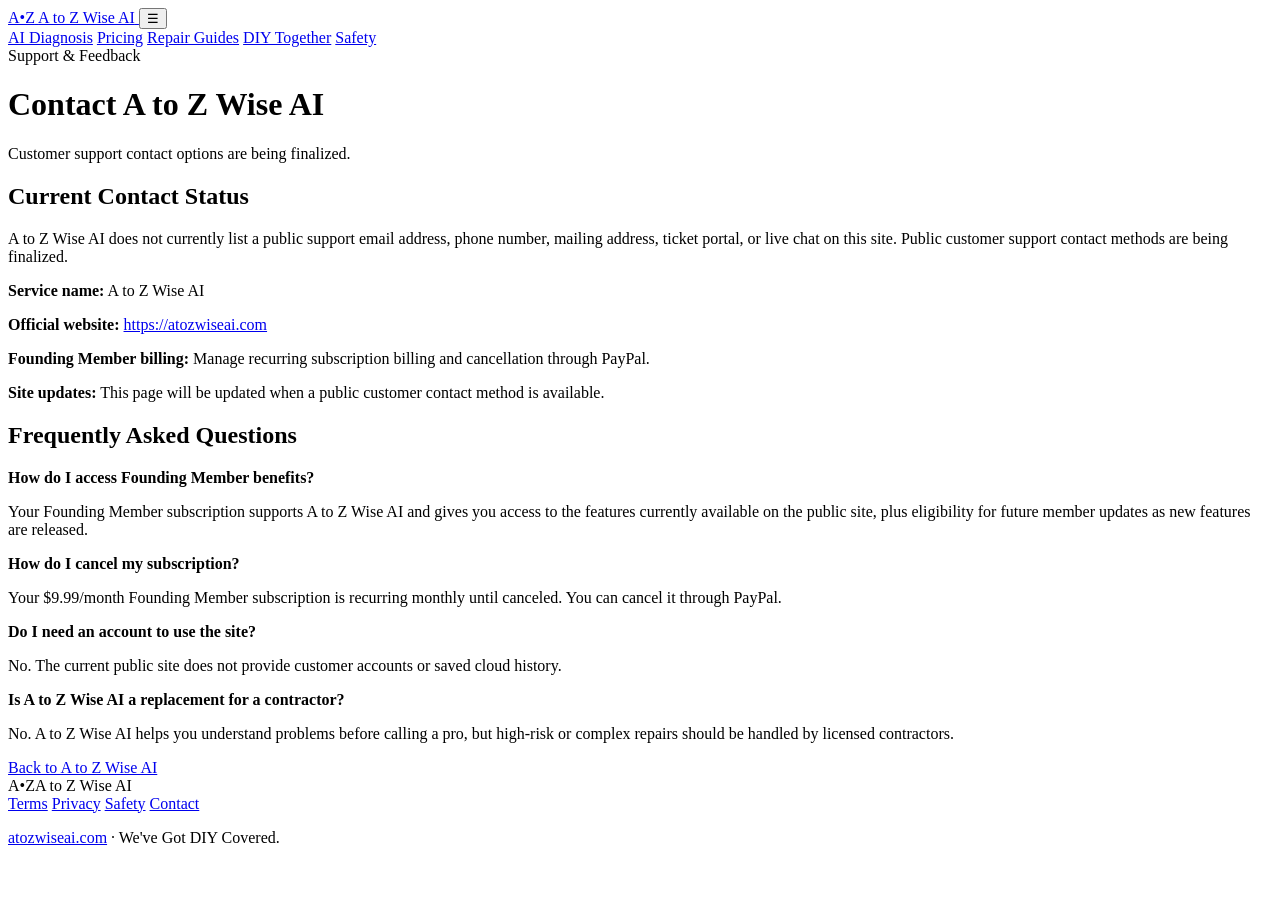
==== contact.html @ 90f82579 "Apply launch-readiness fixes Co-authored-by: AC7596 <315341438+AC7596@users.noreply.github.com>" ====
<!doctype html>
<html lang="en">
<head>
  <meta charset="utf-8" />
  <meta name="viewport" content="width=device-width, initial-scale=1" />
  <meta name="description" content="Contact information and support details for A to Z Wise AI." />
  <title>Contact A to Z Wise AI</title>
  <link rel="canonical" href="https://atozwiseai.com/contact.html" />
  <meta property="og:type" content="website" />
  <meta property="og:site_name" content="A to Z Wise AI" />
  <meta property="og:title" content="Contact A to Z Wise AI" />
  <meta property="og:description" content="Contact information and support details for A to Z Wise AI." />
  <meta property="og:url" content="https://atozwiseai.com/contact.html" />
  <link rel="stylesheet" href="styles.css" />
</head>
<body>
  <header class="site-header">
    <div class="container nav">
      <a class="brand" href="index.html" aria-label="A to Z Wise AI home">
        <span class="brand-mark">A•Z</span>
        <span>A to Z Wise AI</span>
      </a>
      <button class="menu-btn" id="menuBtn" aria-label="Open menu" aria-expanded="false">☰</button>
      <nav id="navLinks" class="nav-links">
        <a href="index.html#diagnosis">AI Diagnosis</a>
        <a href="index.html#pricing">Pricing</a>
        <a href="index.html#guides">Repair Guides</a>
        <a href="index.html#kids">DIY Together</a>
        <a href="safety.html">Safety</a>
      </nav>
    </div>
  </header>

  <main class="container page-content">
    <div class="legal-card">
      <div class="eyebrow">Support &amp; Feedback</div>
      <h1>Contact A to Z Wise AI</h1>
      <p class="last-updated">Customer support contact options are being finalized.</p>

      <section class="legal-section">
        <h2>Current Contact Status</h2>
        <p>
          A to Z Wise AI does not currently list a public support email address, phone number, mailing address, ticket portal, or live chat on this site.
          Public customer support contact methods are being finalized.
        </p>
        <div class="contact-box">
          <p><strong>Service name:</strong> A to Z Wise AI</p>
          <p><strong>Official website:</strong> <a href="https://atozwiseai.com">https://atozwiseai.com</a></p>
          <p><strong>Founding Member billing:</strong> Manage recurring subscription billing and cancellation through PayPal.</p>
          <p><strong>Site updates:</strong> This page will be updated when a public customer contact method is available.</p>
        </div>
      </section>

      <section class="legal-section">
        <h2>Frequently Asked Questions</h2>
        <div class="faq-list">
          <div class="faq-item">
            <strong>How do I access Founding Member benefits?</strong>
            <p>Your Founding Member subscription supports A to Z Wise AI and gives you access to the features currently available on the public site, plus eligibility for future member updates as new features are released.</p>
          </div>
          <div class="faq-item">
            <strong>How do I cancel my subscription?</strong>
            <p>Your $9.99/month Founding Member subscription is recurring monthly until canceled. You can cancel it through PayPal.</p>
          </div>
          <div class="faq-item">
            <strong>Do I need an account to use the site?</strong>
            <p>No. The current public site does not provide customer accounts or saved cloud history.</p>
          </div>
          <div class="faq-item">
            <strong>Is A to Z Wise AI a replacement for a contractor?</strong>
            <p>No. A to Z Wise AI helps you understand problems before calling a pro, but high-risk or complex repairs should be handled by licensed contractors.</p>
          </div>
        </div>
      </section>

      <div class="page-actions">
        <a href="index.html" class="btn primary">Back to A to Z Wise AI</a>
      </div>
    </div>
  </main>

  <footer>
    <div class="container footer-row">
      <div class="brand"><span class="brand-mark">A•Z</span><span>A to Z Wise AI</span></div>
      <div class="footer-links">
        <a href="terms.html">Terms</a>
        <a href="privacy.html">Privacy</a>
        <a href="safety.html">Safety</a>
        <a href="contact.html">Contact</a>
      </div>
      <p><a href="https://atozwiseai.com">atozwiseai.com</a> · We've Got DIY Covered.</p>
    </div>
  </footer>

  <script type="module" src="js/main.js"></script>
</body>
</html>
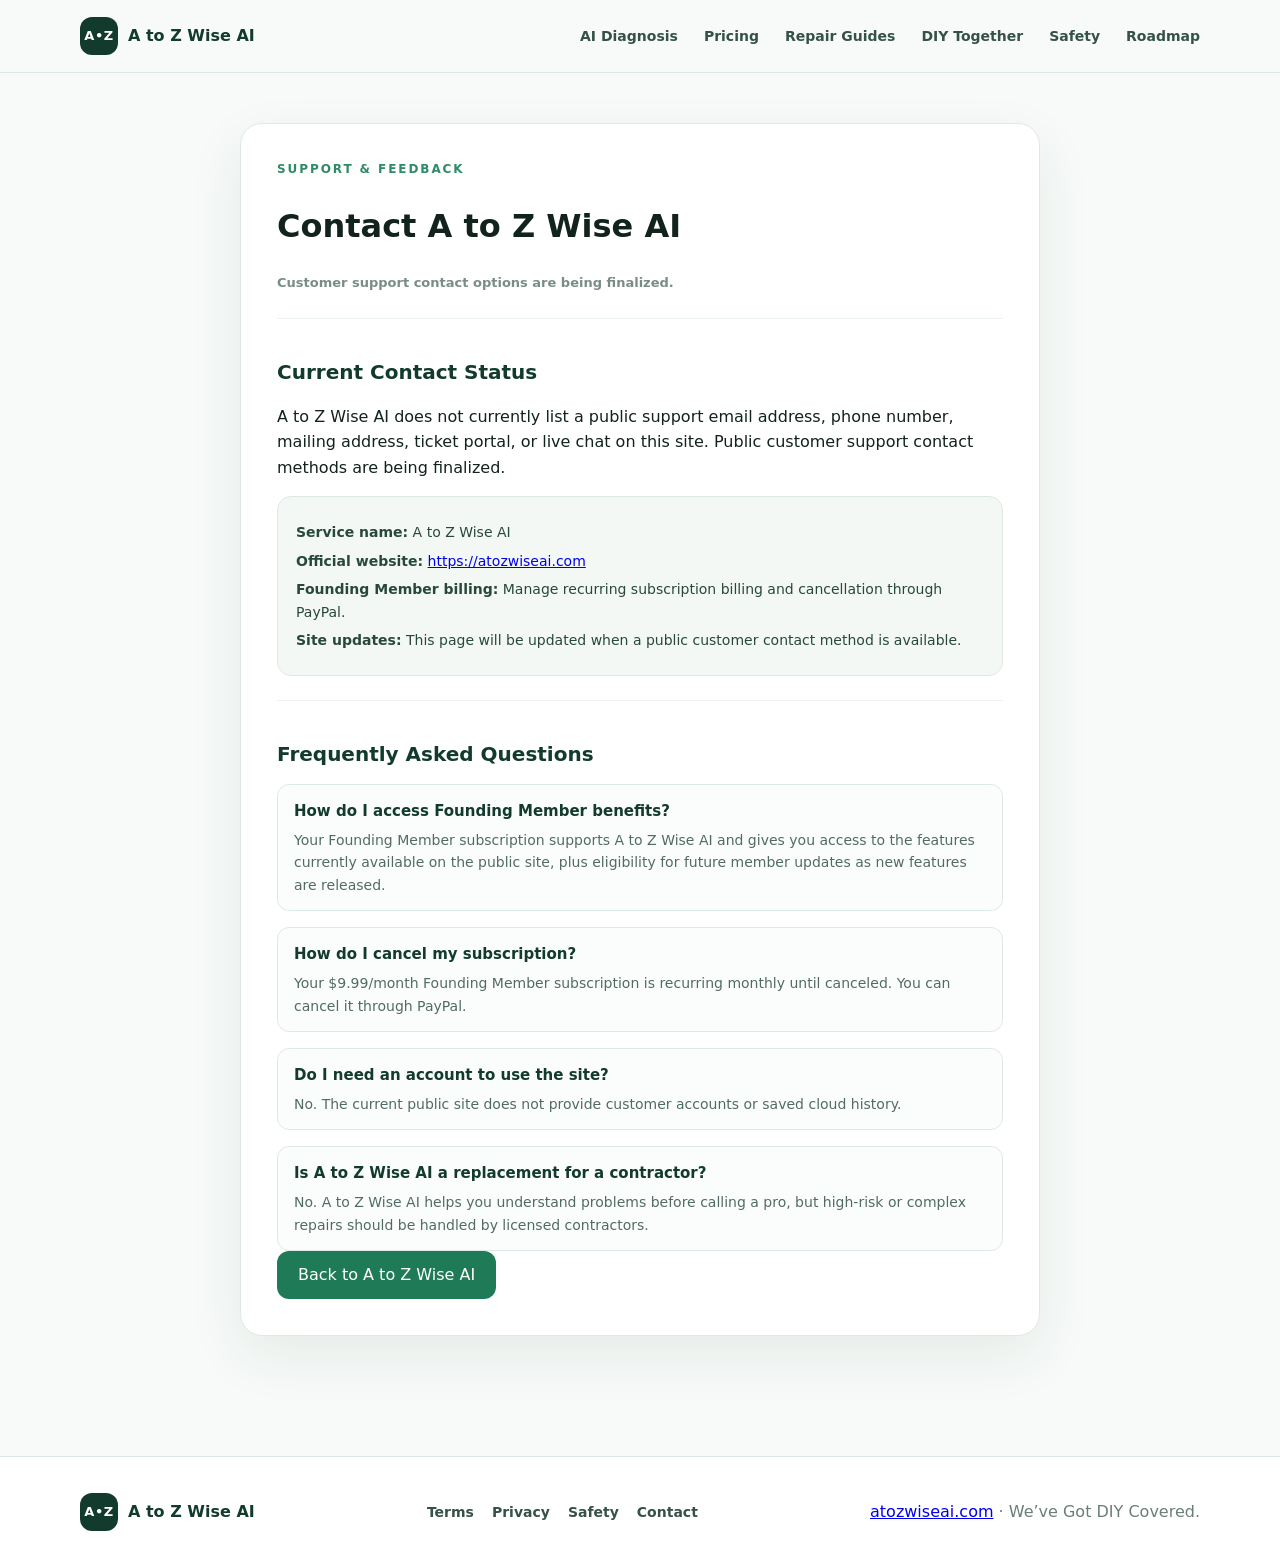
==== commit f0fd6804: "Finish launch-readiness updates Co-authored-by: AC7596 <315341438+AC7596@users.noreply.github.com>" ====
--- a/contact.html
+++ b/contact.html
@@ -3,6 +3,7 @@
 <head>
   <meta charset="utf-8" />
   <meta name="viewport" content="width=device-width, initial-scale=1" />
+  <meta name="robots" content="index,follow" />
   <meta name="description" content="Contact information and support details for A to Z Wise AI." />
   <title>Contact A to Z Wise AI</title>
   <link rel="canonical" href="https://atozwiseai.com/contact.html" />
@@ -27,6 +28,7 @@
         <a href="index.html#guides">Repair Guides</a>
         <a href="index.html#kids">DIY Together</a>
         <a href="safety.html">Safety</a>
+        <a href="index.html#roadmap">Roadmap</a>
       </nav>
     </div>
   </header>
@@ -88,7 +90,7 @@
         <a href="safety.html">Safety</a>
         <a href="contact.html">Contact</a>
       </div>
-      <p><a href="https://atozwiseai.com">atozwiseai.com</a> · We've Got DIY Covered.</p>
+      <p><a href="https://atozwiseai.com">atozwiseai.com</a> · We’ve Got DIY Covered.</p>
     </div>
   </footer>
 
--- a/styles.css
+++ b/styles.css
@@ -0,0 +1,203 @@
+*{box-sizing:border-box;overflow-wrap:break-word}html{scroll-behavior:smooth}body{margin:0;font-family:Inter,ui-sans-serif,system-ui,-apple-system,BlinkMacSystemFont,"Segoe UI",sans-serif;color:#12221d;background:#f7faf8;line-height:1.6}.container{width:min(1120px,calc(100% - 36px));margin:auto}.site-header{position:sticky;top:0;z-index:10;background:rgba(247,250,248,.94);backdrop-filter:blur(12px);border-bottom:1px solid #dfe9e4}.nav{min-height:72px;display:flex;align-items:center;justify-content:space-between}.brand{display:flex;align-items:center;gap:10px;color:#123b2e;text-decoration:none;font-weight:800}.brand-mark{display:inline-grid;place-items:center;width:38px;height:38px;border-radius:12px;background:#123b2e;color:white;font-size:13px;letter-spacing:.5px}.nav-links{display:flex;gap:26px}.nav-links a{color:#365247;text-decoration:none;font-weight:650;font-size:14px}.menu-btn{display:none;border:0;background:none;font-size:28px}.hero{padding:92px 0 70px;background:radial-gradient(circle at 80% 20%,#d8f3e4 0,transparent 35%),linear-gradient(180deg,#f7faf8,#eef6f2)}.hero-grid{display:grid;grid-template-columns:1.15fr .85fr;gap:64px;align-items:center}.eyebrow{text-transform:uppercase;letter-spacing:.16em;font-size:12px;font-weight:800;color:#2f8b66;margin-bottom:12px}.hero h1,.section h2,.cta h2{line-height:1.07;margin:0;color:#102d24}.hero h1{font-size:clamp(44px,6vw,76px);letter-spacing:-.04em;max-width:780px}.hero h1 span{color:#2f8b66}.hero-copy{font-size:19px;color:#526b62;max-width:700px;margin:24px 0 30px}.hero-actions{display:flex;gap:12px;flex-wrap:wrap}.btn{display:inline-flex;justify-content:center;align-items:center;min-height:48px;padding:0 20px;border-radius:12px;text-decoration:none;font-weight:800;border:1px solid transparent;cursor:pointer;font:inherit}.primary{background:#1f7a58;color:white}.primary:hover{background:#175f45}.secondary{border-color:#b9cdc4;color:#173d30;background:white}.full{width:100%}.trust-row{display:flex;gap:20px;flex-wrap:wrap;margin-top:26px;font-size:13px;color:#5f746b}.hero-card,.diagnosis-card,.result-card,.guide-card,.fixy-card,.safety-box{background:white;border:1px solid #dfe9e4;box-shadow:0 20px 55px rgba(26,69,54,.08)}.hero-card{border-radius:26px;padding:30px}.status-pill,.tag{display:inline-block;border-radius:999px;background:#e4f5ec;color:#1f6a4d;padding:6px 10px;font-size:12px;font-weight:800}.hero-card h2{font-size:28px;margin:18px 0 6px}.hero-card p{margin:0;color:#667b72}.fake-input{margin:22px 0;padding:16px;border:1px solid #ccdcd5;border-radius:14px;color:#496057;background:#fbfdfc}.mini-result{display:grid;gap:8px;padding:18px;border-radius:16px;background:#f0f7f4;margin-bottom:16px}.mini-result span{font-size:14px;color:#496057}.hero-card small{color:#7a8d85}.section{padding:86px 0}.section.alt{background:#edf5f1}.section-heading{max-width:720px;margin-bottom:36px}.section h2,.cta h2{font-size:clamp(34px,5vw,52px);letter-spacing:-.03em}.section-heading p,.kids p{color:#60756c;font-size:18px}.diagnosis-layout{display:grid;grid-template-columns:1fr 1fr;gap:24px}.diagnosis-card,.result-card{border-radius:22px;padding:26px}.diagnosis-card{display:grid;gap:10px}.diagnosis-card label{font-weight:800;color:#28483d}.diagnosis-card select,.diagnosis-card textarea{width:100%;border:1px solid #cbdad4;border-radius:12px;background:#fbfdfc;padding:14px;font:inherit;color:#1a3028}.upload-box{margin:6px 0 10px;border:1px dashed #9ebdb0!important;border-radius:14px;padding:16px;display:flex;gap:12px;align-items:center;cursor:pointer}.upload-box small{display:block;color:#6e827a;font-weight:500}.upload-icon{width:36px;height:36px;display:grid;place-items:center;border-radius:10px;background:#eaf6f0;color:#1f7a58;font-size:24px}.result-top{display:flex;gap:14px;align-items:center}.result-icon{font-size:34px}.result-card h3{margin:0;font-size:25px}.result-card>p{color:#5f746b;margin:28px 0}.result-grid{display:grid;grid-template-columns:repeat(3,1fr);gap:10px}.result-grid div{background:#f3f8f5;border-radius:12px;padding:14px}.result-grid span,.result-grid strong{display:block}.result-grid span{font-size:12px;color:#778a82}.result-grid strong{font-size:14px;margin-top:4px}.cards{display:grid;grid-template-columns:repeat(3,1fr);gap:18px}.guide-card{border-radius:20px;padding:24px}.guide-icon{font-size:32px;margin-bottom:16px}.guide-card h3{font-size:22px;margin:12px 0 8px}.guide-card p{color:#657970}.guide-meta{display:flex;justify-content:space-between;border-top:1px solid #e0e9e5;padding-top:14px;margin-top:20px;font-size:13px;color:#62776d}.kids{background:#fff}.kids-grid{display:grid;grid-template-columns:.7fr 1.3fr;gap:64px;align-items:center}.fixy-card{text-align:center;border-radius:28px;padding:38px 24px;background:linear-gradient(180deg,#f7fff9,#e7f7ee)}.fixy-face{width:190px;height:190px;margin:auto;border-radius:46% 46% 42% 42%;background:#2f8b66;position:relative;border:12px solid #194b38;box-shadow:inset 0 -18px 0 rgba(0,0,0,.08)}.fixy-eyes{position:absolute;top:62px;left:0;right:0;display:flex;justify-content:center;gap:36px}.fixy-eyes span{width:18px;height:18px;border-radius:50%;background:white}.fixy-smile{position:absolute;width:70px;height:34px;border-bottom:8px solid white;border-radius:0 0 60px 60px;left:48px;top:98px}.fixy-badge{display:inline-block;margin-top:-16px;position:relative;background:#163e31;color:white;border-radius:999px;padding:8px 18px;font-weight:900;letter-spacing:.12em}.fixy-card p{font-weight:800;color:#29483d}.kids-points{display:grid;grid-template-columns:1fr 1fr;gap:14px;margin-top:26px}.kids-points div{background:#f3f8f5;border-radius:14px;padding:16px}.kids-points strong,.kids-points span{display:block}.kids-points span{font-size:14px;color:#60746c;margin-top:4px}.safety{padding-top:20px}.safety-box{border-radius:22px;padding:30px;display:grid;grid-template-columns:1fr 1fr;gap:34px;align-items:center}.safety-box p{color:#5e736a}.cta{padding:30px 0 90px}.cta-box{display:flex;justify-content:space-between;align-items:center;gap:40px;background:#153f31;color:white;border-radius:28px;padding:44px}.cta-box h2{color:white;max-width:700px}.cta-box p{color:#cce2d8;max-width:760px}.light{color:#9bd6bc}.light-btn{background:white;color:#153f31;white-space:nowrap}footer{border-top:1px solid #dce7e2;background:white}.footer-row{min-height:110px;display:flex;align-items:center;justify-content:space-between;gap:20px}.footer-row p{color:#6b7e76}.photo-name{font-size:13px;color:#1f7a58;margin:-4px 0 8px}@media(max-width:820px){.menu-btn{display:block}.nav-links{display:none;position:absolute;top:72px;left:18px;right:18px;flex-direction:column;background:white;border:1px solid #dfe9e4;border-radius:16px;padding:18px;box-shadow:0 18px 40px rgba(0,0,0,.08)}.nav-links.open{display:flex}.hero{padding-top:56px}.hero-grid,.diagnosis-layout,.kids-grid,.safety-box{grid-template-columns:1fr}.cards{grid-template-columns:1fr}.kids-points{grid-template-columns:1fr 1fr}.cta-box{align-items:flex-start;flex-direction:column}.result-grid{grid-template-columns:1fr}.footer-row{flex-direction:column;justify-content:center;padding:24px 0;text-align:center}}@media(max-width:520px){.container{width:min(100% - 24px,1120px)}.hero h1{font-size:44px}.section{padding:66px 0}.kids-points{grid-template-columns:1fr}.hero-card,.diagnosis-card,.result-card,.guide-card,.fixy-card{padding:20px}.trust-row{display:grid;gap:8px}.cta-box{padding:28px}}
+
+.danger-warning{background:linear-gradient(135deg,#fff5f5,#ffe8e8);border:1.5px solid #d63031;border-radius:12px;padding:16px;margin-bottom:16px;display:flex;gap:14px;align-items:flex-start}.danger-warning.risk-high{border-color:#d63031}.danger-warning.risk-caution{background:linear-gradient(135deg,#fffaf0,#fff3d6);border-color:#c98a1f}.warning-icon-col{flex:0 0 auto;display:flex;align-items:center;justify-content:center;width:38px;height:38px;border-radius:50%;background:rgba(214,48,49,.14)}.risk-caution .warning-icon-col{background:rgba(201,138,31,.16)}.warning-icon{font-size:20px;line-height:1}.warning-body{flex:1 1 auto;min-width:0}.warning-title{display:block;color:#c92a2a;font-weight:800;font-size:15px;margin-bottom:4px}.risk-caution .warning-title{color:#8a5a10}#warningText{color:#c92a2a;margin:0 0 8px;font-weight:500;line-height:1.5;overflow-wrap:break-word}.risk-caution #warningText{color:#8a5a10}.warning-action{color:#7a2020;margin:0 0 10px;font-size:13px;line-height:1.5;overflow-wrap:break-word}.risk-caution .warning-action{color:#6b4a10}.warning-actions{display:flex}.warning-badge{display:inline-block;max-width:100%;background:#d63031;color:white;padding:8px 14px;border-radius:8px;font-size:12px;font-weight:800;line-height:1.4;white-space:normal;overflow-wrap:break-word;text-align:center}.risk-caution .warning-badge{background:#c98a1f}.causes-section{margin:16px 0;padding:12px;background:#f0f9f6;border-left:3px solid #2f8b66;border-radius:6px}.causes-section h4{margin:0 0 10px 0;color:#123b2e;font-size:14px}.causes-section ul{margin:0;padding-left:20px;list-style:disc;color:#365247;font-size:14px}.professional-note{background:#f5f8f7;border-left:3px solid #365247;padding:12px;border-radius:6px;font-size:13px;color:#365247}
+.intent-line{background:#eef6f2;border:1px solid #dfe9e4;border-radius:10px;padding:10px 14px;font-size:13px;color:#365247;margin:0 0 14px}
+.intent-line strong{color:#123b2e}
+
+/* ========================================
+   A TO Z WISE AI EXPANSION STYLES
+   ======================================== */
+.disclaimer{font-size:13px;color:#7a8d85;background:#f0f7f4;border:1px solid #dfe9e4;border-radius:10px;padding:10px 14px;margin-top:14px}
+.field-error{color:#c92a2a;font-size:13px;font-weight:600;min-height:18px;display:block}
+.form-actions{display:flex;gap:10px;flex-wrap:wrap}
+.form-actions .btn{flex:1;min-width:140px}
+.upload-help{font-size:13px;color:#6e827a;margin:2px 0 6px}
+.photo-preview-grid{display:grid;grid-template-columns:repeat(auto-fill,minmax(84px,1fr));gap:10px;margin:4px 0}
+.photo-tile{position:relative;border-radius:12px;overflow:hidden;border:1px solid #dfe9e4;background:#fff;aspect-ratio:1/1}
+.photo-tile img{width:100%;height:100%;object-fit:cover;display:block}
+.photo-tile-name{position:absolute;left:0;right:0;bottom:0;background:rgba(18,59,46,.75);color:#fff;font-size:10px;padding:3px 5px;text-align:center;white-space:nowrap;overflow:hidden;text-overflow:ellipsis}
+.photo-remove{position:absolute;top:4px;right:4px;width:22px;height:22px;border-radius:50%;border:0;background:rgba(201,42,42,.9);color:#fff;font-size:12px;line-height:1;cursor:pointer;display:grid;place-items:center}
+.photo-meta-row{display:flex;justify-content:space-between;align-items:center;gap:10px;flex-wrap:wrap}
+.photo-count{font-size:12px;color:#6e827a;font-weight:700}
+.alt-causes{background:#fbf7ef;border-left-color:#c98a1f}
+.alt-causes h4{color:#8a5a10}
+.stop-note{background:#fff5f5;border-left:3px solid #d63031;padding:12px;border-radius:6px;font-size:13px;color:#c92a2a;margin:12px 0}
+.related-guide-note{background:#eef6f2;border:1px solid #dfe9e4;border-radius:8px;padding:12px 14px;margin:12px 0;text-align:center}
+.related-guide-note p{margin:0 0 8px;font-size:13px;color:#365247}
+.photo-note{font-size:13px;color:#6e827a;background:#f3f8f5;border-radius:8px;padding:10px 12px;margin-top:12px}
+.result-card.is-loading{opacity:.7}
+.result-badge{display:inline-block;border-radius:999px;padding:4px 10px;font-size:11px;font-weight:800;background:#e4f5ec;color:#1f6a4d}
+.level-easy{background:#e4f5ec;color:#1f6a4d}
+.level-beginner{background:#e1f0ff;color:#1a5a99}
+.level-intermediate{background:#fff3d6;color:#8a5a10}
+.level-advanced{background:#ffe6d0;color:#a04a12}
+.level-professional{background:#ffe0e0;color:#a3282f}
+.level-emergency{background:#d63031;color:#fff}
+.guides-toolbar{display:flex;flex-direction:column;gap:14px;margin-bottom:26px}
+.guide-search{width:100%;border:1px solid #cbdad4;border-radius:12px;background:#fbfdfc;padding:14px;font:inherit;color:#1a3028}
+.filter-bar{display:flex;flex-wrap:wrap;gap:8px}
+.filter-chip{border:1px solid #cbdad4;background:#fff;color:#365247;border-radius:999px;padding:8px 14px;font-size:13px;font-weight:700;cursor:pointer}
+.filter-chip.active{background:#1f7a58;border-color:#1f7a58;color:#fff}
+.empty-state{color:#6e827a;font-size:15px;text-align:center;padding:30px 0}
+.guide-toggle{margin-top:16px}
+.guide-detail{margin-top:16px;border-top:1px solid #e0e9e5;padding-top:16px;display:grid;gap:14px}
+.guide-detail-section h4{margin:0 0 8px;font-size:13px;color:#123b2e;text-transform:uppercase;letter-spacing:.04em}
+.guide-detail-section ul,.guide-detail-section ol{margin:0;padding-left:20px;color:#4a5f57;font-size:14px}
+.guide-detail-section p{margin:0;font-size:14px;color:#4a5f57}
+.guide-safety{background:#fff5f5;border-left:3px solid #d63031;padding:10px 12px;border-radius:6px}
+.guide-safety h4{color:#c92a2a}
+.guide-stop{background:#fff5f5;border-left:3px solid #d63031;padding:10px 12px;border-radius:6px}
+.guide-meta .result-badge{font-size:10px}
+.cards{align-items:start}
+.fixy-card{cursor:pointer}
+.fixy-hint{display:block;margin-top:6px;color:#6e827a;font-weight:600}
+.kids-roadmap{margin-top:30px}
+.kids-roadmap h3{font-size:16px;color:#28483d;margin:0 0 12px}
+.roadmap-chips{display:flex;flex-wrap:wrap;gap:8px}
+.roadmap-chips span{background:#f3f8f5;border:1px solid #dfe9e4;border-radius:999px;padding:6px 12px;font-size:12px;font-weight:700;color:#365247}
+.safety-grid{display:grid;grid-template-columns:repeat(4,1fr);gap:14px;margin-top:10px}
+.safety-item{background:#fff;border:1px solid #f0d6d6;border-radius:16px;padding:16px;display:grid;gap:6px}
+.safety-item strong{color:#123b2e}
+.safety-item span{font-size:13px;color:#657970}
+.safety-icon{font-size:22px}
+.safety-cta{margin-top:22px;font-weight:700;color:#c92a2a}
+.roadmap-grid{display:grid;grid-template-columns:repeat(5,1fr);gap:14px}
+.roadmap-card{background:#fff;border:1px solid #dfe9e4;border-radius:16px;padding:16px;display:grid;gap:6px}
+.roadmap-card strong{color:#123b2e;font-size:14px}
+.roadmap-card span{font-size:13px;color:#657970}
+@media(max-width:980px){.safety-grid{grid-template-columns:repeat(2,1fr)}.roadmap-grid{grid-template-columns:repeat(2,1fr)}}
+@media(max-width:820px){.form-actions{flex-direction:column}.form-actions .btn{width:100%}}
+@media(max-width:520px){.safety-grid{grid-template-columns:1fr}.roadmap-grid{grid-template-columns:1fr}.danger-warning{flex-direction:column}.warning-badge{width:100%}}
+.mode-badge{display:inline-block;margin-left:8px;border-radius:999px;padding:3px 9px;font-size:10px;font-weight:800;letter-spacing:.04em;text-transform:uppercase;vertical-align:middle}
+.mode-badge.mode-demo{background:#fff3d6;color:#8a5a10}
+.mode-badge.mode-live{background:#e4f5ec;color:#1f6a4d}
+.confidence-badge{display:inline-block;margin-left:8px;border-radius:999px;padding:3px 9px;font-size:11px;font-weight:700;vertical-align:middle}
+.confidence-badge.confidence-high{background:#e4f5ec;color:#1f6a4d}
+.confidence-badge.confidence-medium{background:#fff3d6;color:#8a5a10}
+.confidence-badge.confidence-low{background:#ffe6d0;color:#a04a12}
+.followup-section{margin:16px 0;padding:14px;background:#f0f9f6;border-left:3px solid #2f8b66;border-radius:6px}
+.followup-section h4{margin:0 0 6px 0;color:#123b2e;font-size:14px}
+.followup-hint{margin:0 0 10px 0;color:#526b62;font-size:13px}
+.followup-section textarea{width:100%;border:1px solid #cbdad4;border-radius:12px;background:#fbfdfc;padding:10px;font:inherit;color:#1a3028;margin-bottom:8px}
+.conversation-log{list-style:none;margin:12px 0 0;padding:0;font-size:13px;color:#365247;display:grid;gap:6px}
+.conversation-log li{background:#fff;border:1px solid #dfe9e4;border-radius:8px;padding:8px 10px}
+.upload-box.is-drag-active{border-color:#1f7a58!important;background:#eaf6f0}
+
+.hero-slogan{display:block;margin-bottom:8px;color:#123b2e}
+
+/* ======= Guide card actions / interactive repair mode ======= */
+.guide-card-actions{display:grid;gap:8px;margin-top:16px}
+.repair-modal{position:fixed;inset:0;z-index:100;display:flex;align-items:center;justify-content:center;padding:20px}
+.repair-modal[hidden]{display:none}
+.repair-modal-backdrop{position:absolute;inset:0;background:rgba(16,45,36,.55)}
+.repair-modal-panel{position:relative;background:#fff;border-radius:22px;max-width:560px;width:100%;max-height:90vh;overflow:auto;padding:30px;box-shadow:0 30px 80px rgba(0,0,0,.3)}
+.repair-modal-close{position:absolute;top:14px;right:14px;border:0;background:#f0f7f4;width:34px;height:34px;border-radius:50%;font-size:15px;cursor:pointer;color:#123b2e}
+.repair-progress{margin-bottom:16px}
+.repair-progress-bar{height:8px;border-radius:999px;background:#eef4f1;overflow:hidden}
+.repair-progress-bar span{display:block;height:100%;background:#1f7a58;border-radius:999px;transition:width .2s ease}
+.repair-progress-label{font-size:12px;color:#6e827a;font-weight:700;display:block;margin-top:6px}
+.repair-guide-title{text-transform:uppercase;letter-spacing:.08em;font-size:11px;font-weight:800;color:#2f8b66;margin-bottom:6px}
+.repair-step-number{font-weight:800;color:#123b2e;font-size:13px;margin-bottom:4px}
+.repair-step-instruction{margin:0 0 12px;font-size:21px;color:#102d24;line-height:1.35;overflow-wrap:break-word}
+.repair-step-explanation,.repair-step-see{font-size:14px;color:#526b62;margin:0 0 10px;line-height:1.55}
+.repair-step-safety{background:#fff5f5;border-left:3px solid #d63031;color:#c92a2a;padding:10px 12px;border-radius:6px;font-size:13px;margin:0 0 12px}
+.repair-step-meta{display:flex;flex-wrap:wrap;gap:14px;font-size:13px;color:#365247;background:#f3f8f5;border-radius:10px;padding:10px 12px;margin-bottom:14px}
+.repair-step-actions{display:flex;flex-wrap:wrap;gap:8px;margin-top:14px}
+.repair-step-actions .btn{flex:1 1 auto;min-width:120px}
+.repair-inline-note{margin-top:14px;background:#f0f9f6;border-left:3px solid #2f8b66;border-radius:8px;padding:12px 14px;font-size:13px;color:#365247}
+.repair-inline-note p{margin:6px 0 0}
+.repair-level-note{margin-top:16px}
+.repair-choice-options{display:grid;gap:8px;margin-bottom:14px}
+.repair-complete{text-align:center}
+.repair-complete-icon{font-size:40px;margin-bottom:8px}
+.kid-fixy-line{background:#eef6f2;border-radius:10px;padding:10px 14px;font-weight:700;color:#123b2e;display:inline-block;margin:8px 0}
+
+/* ======= DIY Together with Zee interactive activities ======= */
+.kids-activities{margin-top:56px;background:#f3f8f5;border-radius:24px;padding:30px}
+.kids-activities-header{display:flex;justify-content:space-between;gap:24px;flex-wrap:wrap;align-items:flex-start;margin-bottom:20px}
+.kids-activity-sub{color:#60756c;font-size:14px;margin:6px 0 12px}
+.kids-set-picker{margin-top:6px}
+.kid-progress-panel{background:#fff;border:1px solid #dfe9e4;border-radius:16px;padding:16px;min-width:240px}
+.kid-level{font-weight:800;color:#123b2e;margin-bottom:8px;font-size:14px}
+.kid-xp-bar{height:8px;border-radius:999px;background:#eef4f1;overflow:hidden;margin-bottom:12px}
+.kid-xp-bar span{display:block;height:100%;background:#2f8b66;border-radius:999px}
+.kid-badges{display:flex;flex-wrap:wrap;gap:6px}
+.kid-badge{font-size:11px;font-weight:700;color:#9aa8a2;background:#f3f8f5;border:1px solid #dfe9e4;border-radius:999px;padding:5px 10px;opacity:.55}
+.kid-badge.earned{color:#1f6a4d;background:#e4f5ec;border-color:#bfe3d1;opacity:1}
+.kid-activity-card{background:#fff;border:1px solid #dfe9e4;border-radius:18px;padding:22px}
+.kid-activity-meta{font-size:12px;font-weight:800;color:#2f8b66;text-transform:uppercase;letter-spacing:.04em;margin-bottom:8px}
+.kid-activity-card h4{margin:0 0 10px;font-size:20px;color:#102d24}
+.kid-activity-body-text{color:#526b62;font-size:14px;margin:0 0 10px;line-height:1.6}
+.kid-activity-prompt{font-weight:700;color:#28483d;margin:0 0 14px}
+.kid-options{display:grid;gap:8px}
+.kid-option{text-align:left}
+.kid-number-row{display:flex;gap:10px;flex-wrap:wrap}
+.kid-number-row input{border:1px solid #cbdad4;border-radius:12px;padding:12px;font:inherit;width:120px}
+.kid-feedback{margin-top:14px;font-weight:700;font-size:14px;min-height:20px}
+.kid-feedback.is-correct{color:#1f6a4d}
+.kid-feedback.is-incorrect{color:#c92a2a}
+.kid-order-pool{display:flex;flex-wrap:wrap;gap:8px;margin-bottom:12px}
+.kid-order-item.is-used{opacity:.35;pointer-events:none}
+.kid-order-chosen{display:flex;flex-wrap:wrap;gap:8px;margin-bottom:12px;min-height:20px}
+.kid-order-chip{background:#e4f5ec;color:#1f6a4d;border-radius:999px;padding:6px 12px;font-size:12px;font-weight:700}
+.kid-order-actions{display:flex;gap:8px;flex-wrap:wrap}
+.kid-activity-complete{text-align:center}
+@media(max-width:820px){.repair-modal-panel{padding:22px}.repair-step-actions .btn{min-width:100%}}
+
+/* ======= MONETIZATION & PRICING STYLES ======= */
+.pricing-section{padding:80px 0;background:#edf5f1}
+.pricing-grid{display:flex;justify-content:center;max-width:680px;margin:0 auto}
+.pricing-card{background:#fff;border:2px solid #1f7a58;border-radius:26px;padding:36px 30px;box-shadow:0 20px 55px rgba(26,69,54,.12);position:relative;max-width:620px;width:100%}
+.pricing-badge-row{text-align:center;margin-bottom:12px}
+.status-pill.highlight{background:#1f7a58;color:#fff;font-weight:800;font-size:11px;letter-spacing:.06em;padding:6px 14px;border-radius:999px;text-transform:uppercase}
+.pricing-card h3{text-align:center;margin:10px 0;font-size:22px;color:#102d24;font-weight:900;letter-spacing:-.02em}
+.pricing-price-row{display:flex;align-items:baseline;justify-content:center;gap:4px;margin:16px 0 6px}
+.price-val{font-size:52px;font-weight:900;color:#123b2e;line-height:1}
+.price-period{font-size:16px;font-weight:700;color:#5f746b}
+.pricing-subtext{text-align:center;color:#526b62;font-size:14px;margin:0 0 24px}
+.pricing-features-block{border-top:1px solid #e0e9e5;padding-top:20px;margin-bottom:24px}
+.pricing-features-block h4{font-size:14px;color:#123b2e;margin:0 0 14px;font-weight:800;text-transform:uppercase;letter-spacing:.04em}
+.pricing-feature-list{list-style:none;padding:0;margin:0;display:grid;gap:12px}
+.pricing-feature-list li{display:flex;align-items:center;gap:10px;font-size:14px;color:#28483d;flex-wrap:wrap}
+.feat-icon{font-weight:900;color:#1f7a58;min-width:18px;text-align:center}
+.feat-label{flex:1 1 auto;min-width:200px;font-weight:600}
+.status-tag.live{background:#e4f5ec;color:#1f6a4d;font-size:10px;font-weight:800;padding:3px 8px;border-radius:999px;border:1px solid #bfe3d1;white-space:nowrap;margin-left:auto}
+.status-tag.coming{background:#eef4f8;color:#2b5c7e;font-size:10px;font-weight:800;padding:3px 8px;border-radius:999px;border:1px solid #c7dbe8;white-space:nowrap;margin-left:auto}
+.pricing-actions{display:grid;gap:12px;margin-bottom:20px}
+.cta-founding{font-size:16px;padding:14px;box-shadow:0 8px 24px rgba(31,122,88,.25)}
+.pricing-transparency{background:#f0f7f4;border:1px solid #dfe9e4;border-radius:12px;padding:14px 16px;font-size:12px;color:#5f746b;line-height:1.5}
+.pricing-transparency strong{color:#123b2e;display:block;margin-bottom:4px;font-size:13px}
+.pricing-transparency p{margin:0}
+
+/* ======= FOOTER & LEGAL PAGES STYLES ======= */
+.footer-links{display:flex;gap:18px;flex-wrap:wrap;font-size:14px;font-weight:700}
+.footer-links a{color:#365247;text-decoration:none}
+.footer-links a:hover{color:#1f7a58;text-decoration:underline}
+.legal-card,.success-card{background:#fff;border:1px solid #dfe9e4;border-radius:22px;padding:36px;margin:30px auto 60px;max-width:800px;box-shadow:0 20px 55px rgba(26,69,54,.08)}
+.page-content{padding:20px 0 60px}
+.legal-section{margin-top:24px;border-top:1px solid #edf4f1;padding-top:20px}
+.legal-section h2{font-size:20px;color:#123b2e;margin-bottom:10px}
+.last-updated{color:#7a8d85;font-size:13px;font-weight:600;margin-bottom:20px}
+.safety-banner-box{background:#fff5f5;border:2px solid #d63031;border-radius:14px;padding:18px;margin:20px 0;color:#c92a2a}
+.safety-banner-box strong{display:block;font-size:16px;margin-bottom:6px}
+.contact-box{background:#f3f8f5;border:1px solid #dfe9e4;border-radius:14px;padding:18px;margin:16px 0}
+.contact-box p{margin:6px 0;font-size:14px;color:#28483d}
+.faq-list{display:grid;gap:16px;margin-top:14px}
+.faq-item{background:#fbfdfc;border:1px solid #dfe9e4;border-radius:12px;padding:14px 16px}
+.faq-item strong{display:block;color:#123b2e;margin-bottom:6px;font-size:15px}
+.faq-item p{margin:0;color:#526b62;font-size:14px}
+.success-icon{font-size:48px;text-align:center;margin-bottom:10px}
+.success-headline{font-size:22px;font-weight:800;color:#123b2e;text-align:center;margin:6px 0 12px}
+.success-body{text-align:center;color:#526b62;font-size:16px;margin:0 0 24px}
+.success-details{background:#f0f7f4;border:1px solid #dfe9e4;border-radius:16px;padding:20px;margin-bottom:24px}
+.success-details h3{margin:0 0 12px;font-size:16px;color:#123b2e}
+.success-details ul{margin:0;padding-left:20px;color:#365247;font-size:14px;display:grid;gap:8px}
+.success-actions{display:flex;gap:12px;justify-content:center;flex-wrap:wrap}
+
+/* ======= CHECKOUT MODAL STYLES ======= */
+.checkout-modal-panel{max-width:540px;text-align:center}
+.checkout-modal-content h3{font-size:22px;color:#102d24;margin:14px 0 10px}
+.checkout-modal-content p{color:#526b62;font-size:14px;margin:0 0 12px;line-height:1.55;text-align:left}
+.checkout-modal-content code{background:#f0f7f4;padding:2px 6px;border-radius:4px;font-size:12px;color:#1f7a58;border:1px solid #cbdad4;font-family:monospace;word-break:break-all}
+.checkout-modal-actions{display:flex;gap:10px;flex-wrap:wrap;margin-top:20px;justify-content:center}
+@media(max-width:600px){.pricing-card{padding:24px 18px}.status-tag.live,.status-tag.coming{margin-left:0}.pricing-feature-list li{align-items:flex-start}.legal-card,.success-card{padding:22px}}
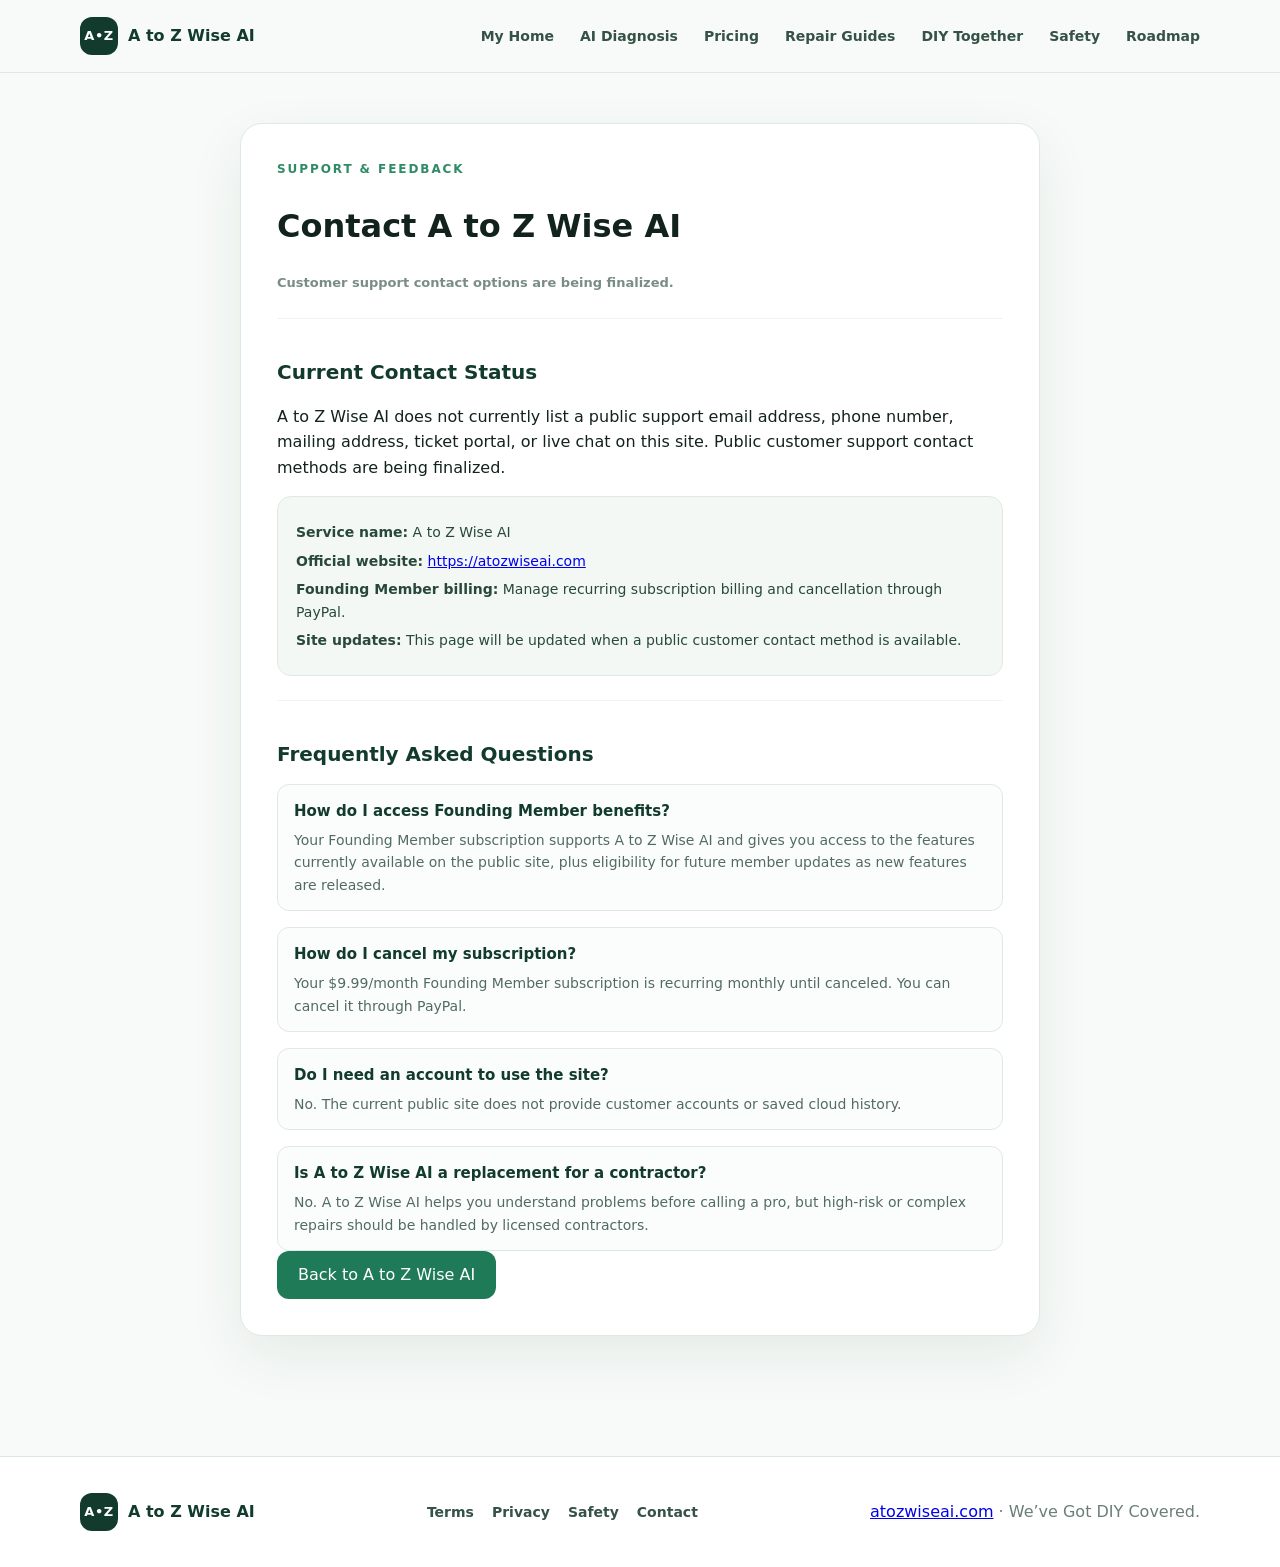
==== commit c075f59c: "Add My Home profile foundation Co-authored-by: AC7596 <315341438+AC7596@users.noreply.github.com>" ====
--- a/contact.html
+++ b/contact.html
@@ -23,6 +23,7 @@
       </a>
       <button class="menu-btn" id="menuBtn" aria-label="Open menu" aria-expanded="false">☰</button>
       <nav id="navLinks" class="nav-links">
+        <a href="index.html#my-home">My Home</a>
         <a href="index.html#diagnosis">AI Diagnosis</a>
         <a href="index.html#pricing">Pricing</a>
         <a href="index.html#guides">Repair Guides</a>
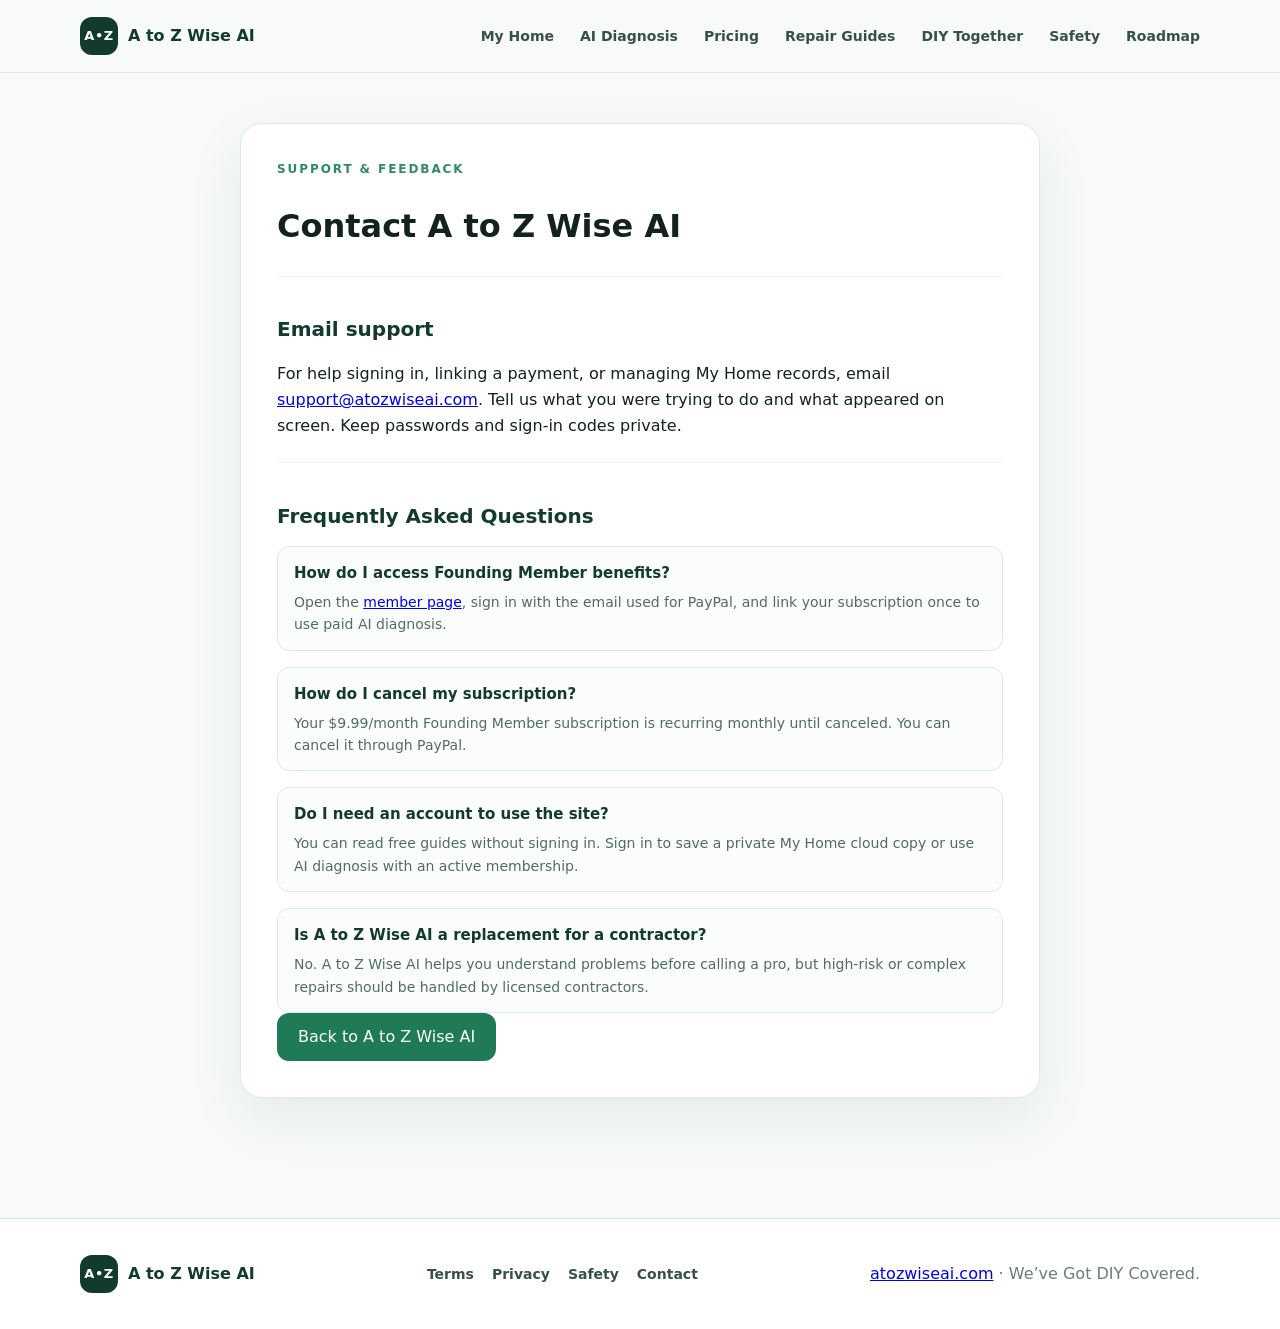
==== commit 55a2edba: "Publish verified support address and current membership help" ====
--- a/contact.html
+++ b/contact.html
@@ -38,20 +38,9 @@
     <div class="legal-card">
       <div class="eyebrow">Support &amp; Feedback</div>
       <h1>Contact A to Z Wise AI</h1>
-      <p class="last-updated">Customer support contact options are being finalized.</p>
-
       <section class="legal-section">
-        <h2>Current Contact Status</h2>
-        <p>
-          A to Z Wise AI does not currently list a public support email address, phone number, mailing address, ticket portal, or live chat on this site.
-          Public customer support contact methods are being finalized.
-        </p>
-        <div class="contact-box">
-          <p><strong>Service name:</strong> A to Z Wise AI</p>
-          <p><strong>Official website:</strong> <a href="https://atozwiseai.com">https://atozwiseai.com</a></p>
-          <p><strong>Founding Member billing:</strong> Manage recurring subscription billing and cancellation through PayPal.</p>
-          <p><strong>Site updates:</strong> This page will be updated when a public customer contact method is available.</p>
-        </div>
+        <h2>Email support</h2>
+        <p>For help signing in, linking a payment, or managing My Home records, email <a href="mailto:support@atozwiseai.com">support@atozwiseai.com</a>. Tell us what you were trying to do and what appeared on screen. Keep passwords and sign-in codes private.</p>
       </section>
 
       <section class="legal-section">
@@ -59,7 +48,7 @@
         <div class="faq-list">
           <div class="faq-item">
             <strong>How do I access Founding Member benefits?</strong>
-            <p>Your Founding Member subscription supports A to Z Wise AI and gives you access to the features currently available on the public site, plus eligibility for future member updates as new features are released.</p>
+            <p>Open the <a href="member.html">member page</a>, sign in with the email used for PayPal, and link your subscription once to use paid AI diagnosis.</p>
           </div>
           <div class="faq-item">
             <strong>How do I cancel my subscription?</strong>
@@ -67,7 +56,7 @@
           </div>
           <div class="faq-item">
             <strong>Do I need an account to use the site?</strong>
-            <p>No. The current public site does not provide customer accounts or saved cloud history.</p>
+            <p>You can read free guides without signing in. Sign in to save a private My Home cloud copy or use AI diagnosis with an active membership.</p>
           </div>
           <div class="faq-item">
             <strong>Is A to Z Wise AI a replacement for a contractor?</strong>
--- a/styles.css
+++ b/styles.css
@@ -144,6 +144,87 @@
 .kid-activity-complete{text-align:center}
 @media(max-width:820px){.repair-modal-panel{padding:22px}.repair-step-actions .btn{min-width:100%}}
 
+/* ======= MY HOME PROFILE STYLES ======= */
+.my-home-section{background:linear-gradient(180deg,#f7faf8,#eef6f2)}
+.my-home-intro{display:grid;grid-template-columns:repeat(3,1fr);gap:16px;margin-bottom:24px}
+.my-home-intro-card,.my-home-card,.my-home-entry,.my-home-subentry{background:#fff;border:1px solid #dfe9e4;box-shadow:0 20px 55px rgba(26,69,54,.08)}
+.my-home-intro-card{border-radius:18px;padding:20px;display:grid;gap:8px}
+.my-home-intro-card strong{color:#123b2e}
+.my-home-intro-card span,.my-home-browser-note,.my-home-summary-list span,.my-home-entry p,.my-home-entry-note,.my-home-document-list span,.my-home-section-header span{color:#5f746b;font-size:14px}
+.my-home-layout{display:grid;grid-template-columns:1.15fr .85fr;gap:24px;margin-bottom:24px;align-items:start}
+.my-home-grid{display:grid;grid-template-columns:repeat(3,minmax(0,1fr));gap:24px;align-items:start}
+.my-home-grid-secondary{margin-top:24px;grid-template-columns:repeat(2,minmax(0,1fr));grid-template-areas:"service backup" "reminders reminders"}
+.my-home-card{border-radius:22px;padding:26px}
+.my-home-card-wide{margin-top:0}
+.my-home-card,.my-home-entry,.my-home-subentry,.my-home-fieldset,.my-home-form label,.my-home-inline-grid label,.my-home-entry-header>div,.my-home-inline-actions{min-width:0}
+.my-home-card-header{display:flex;justify-content:space-between;gap:16px;align-items:flex-start;margin-bottom:16px}
+.my-home-card h3{margin:0;font-size:24px;color:#102d24}
+.my-home-form{display:grid;gap:16px}
+.my-home-form-grid,.my-home-inline-grid{display:grid;grid-template-columns:repeat(2,minmax(0,1fr));gap:14px}
+.my-home-form-grid-wide{grid-template-columns:repeat(3,minmax(0,1fr))}
+.my-home-fieldset{margin:0;padding:0;border:0;min-width:0}
+.my-home-fieldset legend{padding:0;margin:0 0 14px;font-size:14px;font-weight:800;color:#123b2e;text-transform:uppercase;letter-spacing:.04em}
+.my-home-form label,.my-home-inline-grid label{display:grid;gap:8px;font-weight:800;color:#28483d}
+.my-home-form input,.my-home-form select,.my-home-form textarea,.my-home-inline-grid input,.my-home-inline-grid textarea,.my-home-inline-grid select{width:100%;max-width:100%;min-width:0;box-sizing:border-box;border:1px solid #cbdad4;border-radius:12px;background:#fbfdfc;padding:14px;font:inherit;color:#1a3028}
+.my-home-form textarea,.my-home-inline-grid textarea{resize:vertical;min-height:96px}
+.my-home-full{grid-column:1/-1}
+.my-home-checkbox{display:flex!important;align-items:center;gap:10px;font-weight:700}
+.my-home-checkbox input{width:18px!important;height:18px;min-width:18px;padding:0}
+.my-home-card-actions{display:flex;gap:10px;flex-wrap:wrap}
+.my-home-card-actions .btn{flex:1 1 180px}
+.my-home-summary-card{position:sticky;top:90px}
+.my-home-stats{display:grid;grid-template-columns:repeat(3,1fr);gap:12px;margin:18px 0}
+.my-home-stat{background:#f3f8f5;border-radius:16px;padding:16px;display:grid;gap:4px}
+.my-home-stat span{font-size:12px;color:#6e827a;font-weight:700;text-transform:uppercase;letter-spacing:.04em}
+.my-home-stat strong{font-size:24px;color:#123b2e}
+.my-home-summary-list{display:grid;gap:14px}
+.my-home-summary-list strong{display:block;margin-bottom:4px;color:#123b2e}
+.my-home-collection{display:grid;gap:16px;margin-top:18px}
+.my-home-entry{border-radius:18px;padding:18px}
+.my-home-entry-header{display:flex;justify-content:space-between;gap:14px;align-items:flex-start;margin-bottom:12px}
+.my-home-entry-header h4,.my-home-entry-header h5{margin:0;color:#123b2e}
+.my-home-entry-header h4{font-size:18px}
+.my-home-entry-header h5{font-size:16px}
+.my-home-entry-header p{margin:4px 0 0}
+.my-home-remove-btn{min-height:40px;padding:0 14px;white-space:nowrap}
+.my-home-entry-grid{display:grid;grid-template-columns:repeat(2,minmax(0,1fr));gap:12px}
+.my-home-entry-grid div{background:#f3f8f5;border-radius:12px;padding:12px}
+.my-home-entry-grid span{display:block;font-size:11px;color:#6e827a;font-weight:800;text-transform:uppercase;letter-spacing:.05em;margin-bottom:4px}
+.my-home-entry-grid strong{display:block;font-size:14px;color:#123b2e}
+.my-home-entry h4,.my-home-entry h5,.my-home-entry p,.my-home-entry-grid strong,.my-home-entry-grid span,.my-home-browser-note,.my-home-section-header span,.my-home-document-list span,.my-home-document-list a{overflow-wrap:anywhere;word-break:break-word}
+.my-home-entry-note{margin:12px 0 0}
+.my-home-inline-form,.my-home-nested-form,.my-home-subcollection{display:grid;gap:14px}
+.my-home-inline-actions{display:flex;gap:10px;flex-wrap:wrap}
+.my-home-inline-actions .btn{flex:1 1 180px}
+.my-home-status-line{display:flex;gap:10px;align-items:center;flex-wrap:wrap}
+.my-home-status-pill{display:inline-flex;align-items:center;justify-content:center;border-radius:999px;padding:4px 10px;font-size:11px;font-weight:800;letter-spacing:.04em;text-transform:uppercase;border:1px solid transparent}
+.my-home-status-pill.active{background:#e4f5ec;color:#1f6a4d;border-color:#bfe3d1}
+.my-home-status-pill.expired,.my-home-status-pill.overdue{background:#fff1f1;color:#a53030;border-color:#f0c5c5}
+.my-home-status-pill.unknown{background:#eef4f8;color:#315e7d;border-color:#cfe0ea}
+.my-home-status-pill.document{background:#f1f5f3;color:#365247;border-color:#d6e3dc}
+.my-home-status-pill.upcoming{background:#eef8f4;color:#2f7257;border-color:#c7e2d5}
+.my-home-status-pill.due{background:#fff8e9;color:#8a5a12;border-color:#ecd6a1}
+.my-home-status-pill.completed{background:#edf3ff;color:#31529a;border-color:#c9d6ff}
+.my-home-detail-section{border-top:1px solid #e5efea;margin-top:18px;padding-top:18px;display:grid;gap:12px}
+.my-home-section-header{display:flex;justify-content:space-between;gap:14px;align-items:flex-start;flex-wrap:wrap}
+.my-home-section-header h5{margin:0;color:#123b2e;font-size:16px}
+.my-home-document-list{list-style:none;padding:0;margin:0;display:grid;gap:10px}
+.my-home-document-list li{background:#f8fbf9;border:1px solid #e1ece7;border-radius:14px;padding:14px;display:grid;gap:4px}
+.my-home-document-list strong{color:#123b2e}
+.my-home-document-list a{color:#1f7a58;word-break:break-word}
+.my-home-document-meta{display:grid;grid-template-columns:repeat(2,minmax(0,1fr));gap:10px;margin-top:6px}
+.my-home-document-meta div{background:#f3f8f5;border-radius:12px;padding:12px}
+.my-home-document-meta span{display:block;font-size:11px;color:#6e827a;font-weight:800;text-transform:uppercase;letter-spacing:.05em;margin-bottom:4px}
+.my-home-document-meta strong{display:block;font-size:14px;color:#123b2e}
+.my-home-subentry{border-radius:16px;padding:16px}
+.my-home-reminder-form-grid,.my-home-reminder-grid{grid-template-columns:repeat(auto-fit,minmax(220px,1fr))}
+.my-home-service-log-card{grid-area:service}
+.my-home-reminders-card{grid-area:reminders}
+.my-home-backup-card{grid-area:backup}
+.my-home-reminders-card .my-home-collection{margin-top:16px}
+#myHomeImportFeedback[data-state=success]{color:#1f6a4d}
+#myHomeImportFeedback[data-state=error]{color:#a53030}
+
 /* ======= MONETIZATION & PRICING STYLES ======= */
 .pricing-section{padding:80px 0;background:#edf5f1}
 .pricing-grid{display:flex;justify-content:center;max-width:680px;margin:0 auto}
@@ -200,4 +281,23 @@
 .checkout-modal-content p{color:#526b62;font-size:14px;margin:0 0 12px;line-height:1.55;text-align:left}
 .checkout-modal-content code{background:#f0f7f4;padding:2px 6px;border-radius:4px;font-size:12px;color:#1f7a58;border:1px solid #cbdad4;font-family:monospace;word-break:break-all}
 .checkout-modal-actions{display:flex;gap:10px;flex-wrap:wrap;margin-top:20px;justify-content:center}
-@media(max-width:600px){.pricing-card{padding:24px 18px}.status-tag.live,.status-tag.coming{margin-left:0}.pricing-feature-list li{align-items:flex-start}.legal-card,.success-card{padding:22px}}
+@media(max-width:980px){.my-home-intro,.my-home-grid,.my-home-form-grid-wide{grid-template-columns:1fr 1fr}.my-home-layout{grid-template-columns:1fr}.my-home-summary-card{position:static}}
+@media(max-width:820px){.my-home-intro,.my-home-grid,.my-home-grid-secondary,.my-home-form-grid,.my-home-form-grid-wide,.my-home-inline-grid,.my-home-entry-grid,.my-home-reminder-grid,.my-home-reminder-form-grid,.my-home-document-meta{grid-template-columns:1fr}.my-home-grid-secondary{grid-template-areas:none}.my-home-entry-header,.my-home-section-header{flex-direction:column}.my-home-inline-actions,.my-home-remove-btn,.my-home-card-actions .btn{width:100%}.my-home-inline-actions .btn{width:100%}}
+@media(max-width:600px){.pricing-card{padding:24px 18px}.status-tag.live,.status-tag.coming{margin-left:0}.pricing-feature-list li{align-items:flex-start}.legal-card,.success-card,.my-home-card{padding:22px}.my-home-stats{grid-template-columns:1fr}}
+.diagnosis-card input,.diagnosis-context-card select{width:100%;border:1px solid #cbdad4;border-radius:12px;background:#fbfdfc;padding:14px;font:inherit;color:#1a3028}
+.diagnosis-inline-grid{display:grid;grid-template-columns:repeat(2,minmax(0,1fr));gap:14px}
+.diagnosis-home-only-note{margin:0 0 4px;padding:12px 14px;border-radius:14px;background:#f3f8f5;color:#365247;font-size:14px}
+.diagnosis-context-card{display:grid;gap:14px;margin:4px 0 8px;padding:18px;border:1px solid #dfe9e4;border-radius:18px;background:#f7fbf9}
+.diagnosis-context-top{display:flex;justify-content:space-between;gap:16px;align-items:flex-start}
+.diagnosis-context-top h3{margin:0 0 6px;font-size:18px;color:#123b2e}
+.diagnosis-context-top p,.diagnosis-context-hint,.backend-status-note,.request-context-section p{margin:0;color:#5f746b;font-size:14px}
+.diagnosis-checkbox-row{display:flex;gap:10px;align-items:flex-start;font-weight:700!important}
+.diagnosis-checkbox-row input{width:18px;height:18px;margin-top:2px;accent-color:#1f7a58}
+.backend-status-note{display:block;padding:10px 12px;margin:14px 0 0;background:#f3f8f5;border-radius:10px}
+.backend-status-note.is-warning{background:#fff6e8;color:#8a5a10}
+.request-context-section{margin:16px 0;padding:12px;background:#f8fbfa;border:1px solid #e0e9e5;border-radius:12px}
+.request-context-section h4{margin:0 0 8px;color:#123b2e;font-size:14px}
+.request-context-section ul{margin:10px 0 0;padding-left:20px;color:#365247;font-size:14px}
+.causes-section li+li,.request-context-section li+li,.conversation-log li+li{margin-top:8px}
+.cause-why{display:block;margin-top:4px;color:#5f746b;font-size:13px}
+@media(max-width:820px){.diagnosis-inline-grid{grid-template-columns:1fr}.diagnosis-context-top{flex-direction:column}.diagnosis-context-card .status-pill{align-self:flex-start}}
